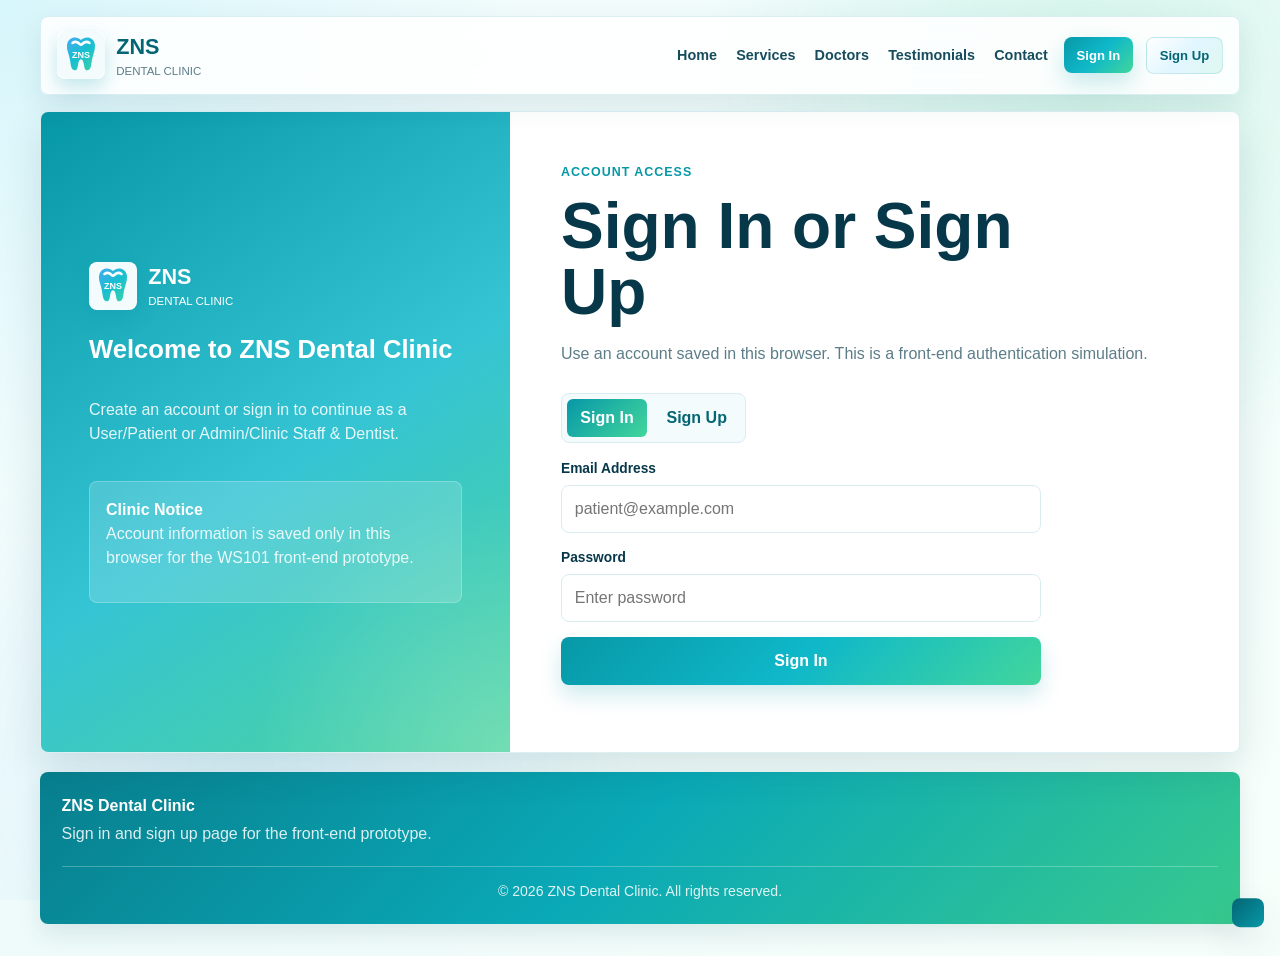
==== admin-dashboard.html @ c55d8cc0 "Initial commit" ====
<!DOCTYPE html>
<html lang="en">
<head>
  <meta charset="UTF-8" />
  <meta name="viewport" content="width=device-width, initial-scale=1.0" />
  <title>Admin Dashboard | ZNS Dental Clinic</title>
  <link rel="stylesheet" href="css/shared.css" />
  <link rel="stylesheet" href="css/admin-dashboard.css" />
</head>
<body>
  <main>
    <section class="page app-page active">
      <aside class="sidebar">
        <div class="brand brand-light">
          <img class="brand-mark" src="assets/logo.svg" alt="" />
          <span>
            <strong>ZNS</strong>
            <small>Dental Clinic</small>
          </span>
        </div>
        <div class="profile-chip">
          <img class="profile-chip-photo" src="assets/patient-avatar.svg" alt="Profile picture" />
          <div>
            <strong>Admin</strong>
            <small>Admin / Clinic Staff & Dentist</small>
          </div>
        </div>
        <nav class="side-nav" aria-label="Admin navigation">
          <button class="active" type="button" data-admin-view="dashboard"><span class="nav-icon">D</span>Dashboard</button>
          <button type="button" data-admin-view="appointments"><span class="nav-icon">A</span>Appointments</button>
          <button type="button" data-admin-view="patients"><span class="nav-icon">P</span>Patients</button>
          <button type="button" data-admin-view="dentists"><span class="nav-icon">DR</span>Dentists</button>
          <button type="button" data-admin-view="services"><span class="nav-icon">SV</span>Services</button>
          <button type="button" data-admin-view="reports"><span class="nav-icon">RP</span>Reports</button>
          <button type="button" data-admin-view="settings"><span class="nav-icon">S</span>Settings</button>
          <button type="button" data-logout><span class="nav-icon">X</span>Log Out</button>
        </nav>
      </aside>

      <section class="app-content">
        <div class="mobile-appbar">
          <button class="menu-toggle app-menu-toggle" type="button" aria-label="Open sidebar">
            <span></span><span></span><span></span>
          </button>
          <strong>Admin Dashboard</strong>
        </div>

        <div class="admin-view active" data-admin-panel="dashboard">
          <section class="page-title">
            <span class="eyebrow">Admin</span>
            <h1>Clinic Staff & Dentist Dashboard</h1>
            <p>Overview of appointment requests, patient records, and dentist schedule.</p>
          </section>
          <div class="stat-grid">
            <article class="stat-card"><strong id="admin-request-count">0</strong><span>Appointment Requests</span></article>
            <article class="stat-card"><strong id="admin-patient-count">0</strong><span>Total Patients</span></article>
            <article class="stat-card"><strong>3</strong><span>Dentists on Duty</span></article>
            <article class="stat-card"><strong>6</strong><span>Services Offered</span></article>
          </div>
          <article class="panel">
            <div class="panel-header admin-tools">
              <h2>Appointment Requests</h2>
              <input class="search-input" id="admin-search" type="search" placeholder="Search patient or service..." />
              <select id="admin-status-filter">
                <option value="all">All Status</option>
                <option value="Pending">Pending</option>
                <option value="Confirmed">Confirmed</option>
                <option value="Completed">Completed</option>
                <option value="Cancelled">Cancelled</option>
              </select>
            </div>
            <div class="table-wrap">
              <table>
                <thead><tr><th>Patient</th><th>Service</th><th>Date & Time</th><th>Dentist</th><th>Status</th><th>Action</th></tr></thead>
                <tbody id="admin-table"></tbody>
              </table>
            </div>
          </article>
        </div>

        <div class="admin-view" data-admin-panel="appointments">
          <section class="page-title"><span class="eyebrow">Appointments</span><h1>Manage Appointment Requests</h1><p>Search, filter, confirm, complete, or cancel local appointment records.</p></section>
          <article class="panel">
            <div class="panel-header admin-tools">
              <h2>All Appointment Records</h2>
              <input class="search-input" id="admin-appointments-search" type="search" placeholder="Search appointments..." />
              <select id="admin-appointments-status">
                <option value="all">All Status</option>
                <option value="Pending">Pending</option>
                <option value="Confirmed">Confirmed</option>
                <option value="Completed">Completed</option>
                <option value="Cancelled">Cancelled</option>
              </select>
            </div>
            <div class="table-wrap">
              <table>
                <thead><tr><th>Patient</th><th>Service</th><th>Date & Time</th><th>Dentist</th><th>Status</th><th>Action</th></tr></thead>
                <tbody id="admin-appointments-table"></tbody>
              </table>
            </div>
          </article>
        </div>

        <div class="admin-view" data-admin-panel="patients">
          <section class="page-title"><span class="eyebrow">Patients</span><h1>Patient Records</h1><p>Simple patient list generated from locally stored appointment requests.</p></section>
          <div class="record-grid" id="admin-patient-list"></div>
        </div>

        <div class="admin-view" data-admin-panel="dentists">
          <section class="page-title"><span class="eyebrow">Dentists</span><h1>Dentist Availability</h1><p>Static schedule for the front-end prototype.</p></section>
          <div class="doctor-grid compact-doctor-grid">
            <article class="doctor-card"><div class="avatar">PS</div><h3>Dra. Paula Glenn Z. Salamante</h3><p>General Dentist</p><small>Mon, Wed, Fri - 8:00 AM to 5:00 PM</small></article>
            <article class="doctor-card"><div class="avatar">MS</div><h3>Dr. Michael D. Santos</h3><p>Orthodontist</p><small>Tue, Thu - 9:00 AM to 4:00 PM</small></article>
            <article class="doctor-card"><div class="avatar">AR</div><h3>Dr. Andrea M. Reyes</h3><p>General Dentist</p><small>Saturday - 8:30 AM to 3:30 PM</small></article>
          </div>
        </div>

        <div class="admin-view" data-admin-panel="services">
          <section class="page-title"><span class="eyebrow">Services</span><h1>Clinic Services</h1><p>Service cards use the cyan, blue, and green gradient style.</p></section>
          <div class="service-grid" id="admin-service-grid"></div>
        </div>

        <div class="admin-view" data-admin-panel="reports">
          <section class="page-title"><span class="eyebrow">Reports</span><h1>LocalStorage Report</h1><p>A simple front-end report based on browser-stored appointment records.</p></section>
          <div class="content-grid two-col">
            <article class="panel" id="admin-report-summary"></article>
            <article class="panel"><h2>Prototype Limitations</h2><p>This report is generated using JavaScript only. Real clinic reporting requires backend storage, authentication, and secure database access.</p></article>
          </div>
        </div>

        <div class="admin-view" data-admin-panel="settings">
          <section class="page-title"><span class="eyebrow">Admin Settings</span><h1>Account Information</h1><p>View the current simulated admin profile stored in the browser.</p></section>
          <article class="panel profile-summary" id="admin-profile-summary"></article>
        </div>

        <footer class="site-footer compact-footer app-footer">
          <div>
            <strong>ZNS Dental Clinic</strong>
            <p>Admin appointment management prototype.</p>
          </div>
          <div class="footer-bottom">&copy; 2026 ZNS Dental Clinic.</div>
        </footer>
      </section>
    </section>
  </main>

  <div class="toast" id="toast" role="status" aria-live="polite"></div>
  <script src="js/shared.js"></script>
  <script src="js/admin-dashboard.js"></script>
</body>
</html>
---- css/shared.css ----
:root {
  --ink: #07384a;
  --muted: #5c7d88;
  --line: #d9edf1;
  --white: #ffffff;
  --soft: #f4fbfc;
  --cyan: #41d5e8;
  --blue: #4ca8f5;
  --green: #42d69c;
  --teal: #0798a7;
  --teal-dark: #046574;
  --mint: #dff8ef;
  --sky: #e1f6ff;
  --shadow: 0 16px 38px rgba(7, 56, 74, 0.12);
  --radius: 8px;
  --ease: 180ms ease;
  --sidebar-width: 18.5rem;
}

* {
  box-sizing: border-box;
}

html {
  scroll-behavior: smooth;
}

body {
  min-height: 100vh;
  margin: 0;
  color: var(--ink);
  background:
    radial-gradient(circle at top left, rgba(65, 213, 232, 0.18), transparent 34rem),
    linear-gradient(135deg, #f8fdff 0%, #eefbfa 45%, #f7fffb 100%);
  font-family: Arial, Helvetica, sans-serif;
  line-height: 1.5;
}

body::before {
  content: "";
  position: fixed;
  inset: 0;
  z-index: -1;
  background:
    radial-gradient(circle at 85% 10%, rgba(66, 214, 156, 0.16), transparent 24rem),
    radial-gradient(circle at 20% 85%, rgba(76, 168, 245, 0.12), transparent 24rem);
  pointer-events: none;
}

button,
input,
select,
textarea {
  font: inherit;
}

button {
  cursor: pointer;
}

a {
  color: inherit;
  text-decoration: none;
}

.topbar {
  position: sticky;
  top: 0;
  z-index: 20;
  display: flex;
  align-items: center;
  justify-content: space-between;
  gap: 1rem;
  width: min(1200px, calc(100% - 2rem));
  margin: 1rem auto;
  padding: 0.85rem 1rem;
  background: rgba(255, 255, 255, 0.88);
  border: 1px solid rgba(7, 152, 167, 0.14);
  border-radius: var(--radius);
  box-shadow: 0 10px 28px rgba(7, 56, 74, 0.09);
  backdrop-filter: blur(14px);
  transition: transform var(--ease), padding var(--ease), background var(--ease), box-shadow var(--ease);
}

.topbar.is-scrolled {
  padding: 0.65rem 0.9rem;
  background: rgba(255, 255, 255, 0.96);
  box-shadow: 0 16px 36px rgba(7, 56, 74, 0.14);
}

.topbar.scroll-down {
  transform: translateY(-0.45rem);
}

.topbar.scroll-up {
  transform: translateY(0);
}

.brand {
  display: inline-flex;
  align-items: center;
  gap: 0.7rem;
  min-width: max-content;
}

.brand-mark {
  display: grid;
  place-items: center;
  width: 3rem;
  height: 3rem;
  color: var(--white);
  background: var(--white);
  border-radius: var(--radius);
  font-weight: 800;
  box-shadow: 0 8px 18px rgba(7, 152, 167, 0.24);
  transition: transform var(--ease), box-shadow var(--ease);
  object-fit: cover;
}

.brand:hover .brand-mark {
  transform: rotate(-4deg) scale(1.04);
  box-shadow: 0 12px 26px rgba(7, 152, 167, 0.28);
}

.brand strong {
  display: block;
  color: var(--teal-dark);
  font-size: 1.35rem;
  letter-spacing: 0;
}

.brand small {
  display: block;
  color: var(--muted);
  font-size: 0.72rem;
  text-transform: uppercase;
}

.brand-light strong,
.brand-light small {
  color: var(--white);
}

.main-nav {
  display: flex;
  align-items: center;
  gap: clamp(0.4rem, 1vw, 1rem);
}

.main-nav a {
  position: relative;
  padding: 0.55rem 0.2rem;
  color: #174c5d;
  font-size: 0.9rem;
  font-weight: 700;
}

.main-nav a:hover {
  color: var(--teal);
}

.main-nav a::after {
  content: "";
  position: absolute;
  right: 0.1rem;
  bottom: 0.25rem;
  left: 0.1rem;
  height: 2px;
  background: linear-gradient(90deg, var(--cyan), var(--green));
  border-radius: 999px;
  transform: scaleX(0);
  transform-origin: left;
  transition: transform var(--ease);
}

.main-nav a:hover::after {
  transform: scaleX(1);
}

.btn {
  position: relative;
  display: inline-flex;
  align-items: center;
  justify-content: center;
  gap: 0.45rem;
  min-height: 2.75rem;
  padding: 0.75rem 1.1rem;
  color: var(--white);
  background: linear-gradient(135deg, var(--teal), #0fb8c9, var(--green));
  border: 0;
  border-radius: var(--radius);
  box-shadow: 0 10px 22px rgba(7, 152, 167, 0.2);
  font-weight: 800;
  overflow: hidden;
  isolation: isolate;
  transition: transform var(--ease), filter var(--ease), box-shadow var(--ease), border-color var(--ease);
}

.btn::before {
  content: "";
  position: absolute;
  inset: 0;
  z-index: -1;
  background: linear-gradient(120deg, transparent 0 20%, rgba(255, 255, 255, 0.32) 40%, transparent 62% 100%);
  transform: translateX(-110%);
  transition: transform 420ms ease;
}

.btn:hover {
  filter: brightness(1.02);
  transform: translateY(-2px);
  box-shadow: 0 14px 28px rgba(7, 152, 167, 0.25);
}

.btn:hover::before {
  transform: translateX(110%);
}

.btn:active {
  transform: translateY(0);
}

.btn:focus-visible,
.service-action:focus-visible,
.quick-grid button:focus-visible,
.side-nav button:focus-visible,
.row-actions button:focus-visible {
  outline: 3px solid rgba(65, 213, 232, 0.45);
  outline-offset: 3px;
}

.btn:disabled,
button:disabled {
  cursor: not-allowed;
  filter: grayscale(0.25);
  opacity: 0.65;
  transform: none;
  box-shadow: none;
}

.btn-small {
  min-height: 2.25rem;
  padding: 0.5rem 0.8rem;
  font-size: 0.82rem;
}

.btn-soft {
  color: var(--teal-dark);
  background: linear-gradient(135deg, #ffffff, var(--sky), var(--mint));
  border: 1px solid rgba(7, 152, 167, 0.18);
  box-shadow: none;
}

.btn-danger {
  background: linear-gradient(135deg, #0f7b8b, #0b5664);
}

.menu-toggle {
  display: none;
  width: 2.65rem;
  height: 2.65rem;
  padding: 0.55rem;
  background: var(--white);
  border: 1px solid var(--line);
  border-radius: var(--radius);
}

.menu-toggle span {
  display: block;
  height: 2px;
  margin: 5px 0;
  background: var(--teal-dark);
  border-radius: 999px;
}

.page {
  display: none;
  width: min(1200px, calc(100% - 2rem));
  margin: 0 auto 2rem;
}

.page.active {
  display: block;
}

main {
  min-height: calc(100vh - 6rem);
}

.hero {
  display: grid;
  grid-template-columns: minmax(0, 1fr) minmax(22rem, 0.9fr);
  min-height: 34rem;
  overflow: hidden;
  background: linear-gradient(135deg, rgba(255, 255, 255, 0.94), rgba(225, 246, 255, 0.92) 48%, rgba(223, 248, 239, 0.86));
  border: 1px solid rgba(7, 152, 167, 0.13);
  border-radius: var(--radius);
  box-shadow: var(--shadow);
  animation: fadeUp 520ms ease both;
}

.hero-copy {
  display: flex;
  flex-direction: column;
  justify-content: center;
  align-items: flex-start;
  padding: clamp(2rem, 5vw, 4.5rem);
}

.eyebrow {
  display: inline-flex;
  margin-bottom: 0.75rem;
  color: var(--teal);
  font-size: 0.78rem;
  font-weight: 900;
  letter-spacing: 0.08em;
  text-transform: uppercase;
}

h1,
h2,
h3,
p {
  margin-top: 0;
}

h1 {
  max-width: 13ch;
  margin-bottom: 1rem;
  font-size: clamp(2.2rem, 5vw, 4.5rem);
  line-height: 1.03;
  letter-spacing: 0;
}

h2 {
  margin-bottom: 0.65rem;
  font-size: clamp(1.35rem, 2vw, 2rem);
  letter-spacing: 0;
}

h3 {
  margin-bottom: 0.35rem;
  font-size: 1rem;
}

p {
  color: var(--muted);
}

.hero-copy p {
  max-width: 38rem;
  font-size: 1.05rem;
}

.hero-visual {
  position: relative;
  min-height: 28rem;
  background:
    linear-gradient(145deg, rgba(65, 213, 232, 0.1), rgba(66, 214, 156, 0.1)),
    linear-gradient(180deg, rgba(255, 255, 255, 0.62), transparent);
}

.hero-visual::before {
  content: "";
  position: absolute;
  inset: 12% 8%;
  border-radius: 50%;
  background: linear-gradient(135deg, rgba(76, 168, 245, 0.2), rgba(66, 214, 156, 0.22));
  filter: blur(2px);
}

.clinic-card {
  position: absolute;
  inset: 13% 8% 10% 4%;
  display: grid;
  place-items: center;
  overflow: hidden;
  background:
    linear-gradient(90deg, rgba(255, 255, 255, 0.86) 0 62%, rgba(223, 248, 239, 0.7)),
    repeating-linear-gradient(90deg, rgba(7, 152, 167, 0.08) 0 1px, transparent 1px 4rem);
  border: 1px solid rgba(7, 152, 167, 0.13);
  border-radius: var(--radius);
  box-shadow: 0 20px 40px rgba(7, 56, 74, 0.12);
  animation: softFloat 4.5s ease-in-out infinite;
}

.chair {
  position: absolute;
  right: 16%;
  bottom: 24%;
  width: 12rem;
  height: 7rem;
  background: linear-gradient(135deg, #a9f4ff, var(--teal));
  border-radius: 5rem 5rem 1rem 1rem;
  box-shadow: inset -20px -16px 0 rgba(4, 101, 116, 0.16);
}

.chair::before {
  content: "";
  position: absolute;
  left: -4rem;
  top: 3rem;
  width: 9rem;
  height: 3rem;
  background: linear-gradient(135deg, #e7fbff, #6ee5ef);
  border-radius: 2rem;
  transform: rotate(-18deg);
}

.lamp {
  position: absolute;
  top: 16%;
  right: 22%;
  width: 0.45rem;
  height: 9rem;
  background: #bdebf1;
  transform: rotate(22deg);
}

.lamp::after {
  content: "";
  position: absolute;
  right: -2.2rem;
  bottom: -0.6rem;
  width: 4rem;
  height: 2rem;
  background: linear-gradient(135deg, var(--white), #b6f4f0);
  border-radius: 999px;
}

.tooth-mascot {
  position: absolute;
  left: 11%;
  top: 18%;
  width: 12rem;
  max-width: 38%;
  filter: drop-shadow(0 14px 22px rgba(7, 56, 74, 0.12));
}

.section {
  padding: clamp(2rem, 4vw, 3.5rem) 0;
}

.section-heading {
  max-width: 40rem;
  margin-bottom: 1.4rem;
}

.section-heading.center {
  max-width: none;
  text-align: center;
}

.section-heading span {
  color: var(--teal);
  font-size: 0.8rem;
  font-weight: 900;
  text-transform: uppercase;
}

.split-grid,
.content-grid {
  display: grid;
  gap: 1rem;
}

.split-grid {
  grid-template-columns: 0.95fr 1.05fr;
}

.info-panel,
.mini-card,
.service-card,
.doctor-card,
.testimonial-card,
.panel,
.stat-card,
.appointment-strip,
.contact-grid article,
.role-card,
.map-box {
  background: rgba(255, 255, 255, 0.94);
  border: 1px solid rgba(7, 152, 167, 0.14);
  border-radius: var(--radius);
  box-shadow: 0 10px 24px rgba(7, 56, 74, 0.07);
  transition: transform var(--ease), box-shadow var(--ease), border-color var(--ease), background var(--ease);
}

.info-panel {
  padding: 1.4rem;
}

.feature-list {
  display: grid;
  grid-template-columns: repeat(3, minmax(0, 1fr));
  gap: 1rem;
}

.mini-card {
  position: relative;
  overflow: hidden;
  padding: 1.1rem;
}

.icon {
  display: grid;
  place-items: center;
  width: 2.8rem;
  height: 2.8rem;
  margin-bottom: 0.8rem;
  color: var(--teal-dark);
  background: linear-gradient(135deg, var(--sky), var(--mint));
  border-radius: var(--radius);
  font-weight: 900;
}

.service-grid,
.doctor-grid,
.contact-grid {
  display: grid;
  grid-template-columns: repeat(3, minmax(0, 1fr));
  gap: 1rem;
}

.service-card,
.doctor-card {
  position: relative;
  overflow: hidden;
  padding: 1rem;
  text-align: center;
}

.service-image {
  display: block;
  width: 100%;
  height: 7.4rem;
  margin-bottom: 0.85rem;
  object-fit: cover;
  background: var(--soft);
  border: 1px solid rgba(7, 152, 167, 0.1);
  border-radius: var(--radius);
}

.service-card::before,
.doctor-card::before,
.mini-card::before,
.stat-card::before {
  content: "";
  position: absolute;
  inset: 0;
  background: linear-gradient(135deg, rgba(65, 213, 232, 0.14), rgba(76, 168, 245, 0.1), rgba(66, 214, 156, 0.14));
  opacity: 0;
  transition: opacity var(--ease);
  pointer-events: none;
}

.service-card:hover,
.doctor-card:hover,
.mini-card:hover,
.stat-card:hover,
.role-card:hover,
.contact-grid article:hover {
  border-color: rgba(7, 152, 167, 0.36);
  box-shadow: 0 18px 34px rgba(7, 56, 74, 0.13);
  transform: translateY(-4px);
}

.service-card:hover::before,
.doctor-card:hover::before,
.mini-card:hover::before,
.stat-card:hover::before {
  opacity: 1;
}

.service-card > *,
.doctor-card > *,
.mini-card > *,
.stat-card > * {
  position: relative;
  z-index: 1;
}

.service-symbol {
  display: grid;
  place-items: center;
  width: 3.2rem;
  height: 3.2rem;
  margin: -2.4rem auto 0.85rem;
  color: var(--teal-dark);
  background: linear-gradient(135deg, var(--sky), var(--mint));
  border-radius: var(--radius);
  font-weight: 900;
  transition: transform var(--ease), color var(--ease), background var(--ease);
}

.service-card:hover .service-symbol {
  color: var(--white);
  background: linear-gradient(135deg, var(--blue), var(--teal), var(--green));
  transform: scale(1.08) rotate(-3deg);
}

.service-action {
  position: relative;
  display: inline-flex;
  align-items: center;
  justify-content: center;
  min-height: 2.2rem;
  margin-top: 0.75rem;
  padding: 0.45rem 0.75rem;
  color: var(--teal-dark);
  background: rgba(255, 255, 255, 0.76);
  border: 1px solid rgba(7, 152, 167, 0.18);
  border-radius: var(--radius);
  font-size: 0.8rem;
  font-weight: 800;
  overflow: hidden;
  transition: color var(--ease), background var(--ease), transform var(--ease), box-shadow var(--ease);
}

.service-action:hover {
  color: var(--white);
  background: linear-gradient(135deg, var(--teal), var(--green));
  box-shadow: 0 10px 20px rgba(7, 152, 167, 0.16);
  transform: translateY(-2px);
}

.avatar {
  display: grid;
  place-items: center;
  width: 4.6rem;
  height: 4.6rem;
  margin: 0 auto 1rem;
  color: var(--white);
  background: linear-gradient(135deg, var(--blue), var(--teal), var(--green));
  border-radius: 50%;
  font-weight: 900;
}

.doctor-card small {
  color: var(--teal-dark);
  font-weight: 700;
}

.testimonial-card {
  max-width: 46rem;
  margin: 0 auto;
  padding: 1.6rem;
  text-align: center;
}

.testimonial-layout {
  display: grid;
  grid-template-columns: minmax(0, 1.35fr) minmax(20rem, 0.65fr);
  gap: 1rem;
  align-items: start;
}

.testimonial-list {
  display: grid;
  gap: 1rem;
}

.testimonial-list .testimonial-card {
  max-width: none;
  margin: 0;
}

.testimonial-form {
  display: grid;
  gap: 0.9rem;
  padding: 1.2rem;
  background: rgba(255, 255, 255, 0.94);
  border: 1px solid rgba(7, 152, 167, 0.14);
  border-radius: var(--radius);
  box-shadow: 0 10px 24px rgba(7, 56, 74, 0.07);
}

.testimonial-form.locked {
  background: linear-gradient(135deg, rgba(225, 246, 255, 0.9), rgba(255, 255, 255, 0.95));
}

.testimonial-form.locked::after {
  content: "Only logged-in User / Patient accounts can add testimonials.";
  color: var(--muted);
  font-size: 0.9rem;
  font-weight: 700;
}

.testimonial-form :disabled {
  cursor: not-allowed;
  opacity: 0.68;
}

.review-note {
  display: flex;
  align-items: center;
  justify-content: center;
  gap: 1rem;
  flex-wrap: wrap;
  margin-top: 1rem;
  padding: 1rem;
  background: linear-gradient(135deg, var(--sky), var(--mint));
  border: 1px solid rgba(7, 152, 167, 0.14);
  border-radius: var(--radius);
}

.review-note p {
  margin-bottom: 0;
}

.quote-mark {
  color: var(--teal);
  font-size: 3rem;
  font-weight: 900;
  line-height: 1;
}

.appointment-strip {
  display: flex;
  align-items: center;
  justify-content: space-between;
  gap: 1rem;
  padding: 1.2rem;
  background: linear-gradient(135deg, rgba(225, 246, 255, 0.96), rgba(223, 248, 239, 0.96));
}

.appointment-strip p {
  margin-bottom: 0;
}

.contact-grid {
  grid-template-columns: repeat(auto-fit, minmax(13rem, 1fr));
}

.contact-grid article {
  padding: 1rem;
}

.facebook-link,
.footer-social {
  display: inline-flex;
  align-items: center;
  gap: 0.55rem;
  color: var(--teal-dark);
  font-weight: 900;
}

.facebook-link img,
.footer-social img {
  width: 1.45rem;
  height: 1.45rem;
  border-radius: 6px;
}

.site-footer .footer-social {
  color: var(--white);
}

.site-footer {
  display: grid;
  grid-template-columns: 1.4fr 1fr 1fr;
  gap: 1rem;
  margin-top: 1.2rem;
  padding: 1.35rem;
  color: var(--white);
  background: linear-gradient(135deg, #087f8e 0%, #0aa9b7 48%, #37c98e 100%);
  border-radius: var(--radius);
  box-shadow: 0 10px 24px rgba(7, 56, 74, 0.1);
}

.site-footer p,
.site-footer a {
  display: block;
  margin: 0.25rem 0;
  color: rgba(255, 255, 255, 0.86);
}

.footer-bottom {
  grid-column: 1 / -1;
  padding-top: 0.9rem;
  border-top: 1px solid rgba(255, 255, 255, 0.26);
  color: rgba(255, 255, 255, 0.86);
  font-size: 0.88rem;
  text-align: center;
}

.compact-footer {
  grid-template-columns: 1fr;
}

.auth-shell {
  display: grid;
  grid-template-columns: 0.9fr 1.4fr;
  min-height: 38rem;
  overflow: hidden;
  background: var(--white);
  border: 1px solid rgba(7, 152, 167, 0.14);
  border-radius: var(--radius);
  box-shadow: var(--shadow);
}

.auth-welcome {
  display: flex;
  flex-direction: column;
  justify-content: center;
  gap: 1.2rem;
  padding: clamp(1.5rem, 4vw, 3rem);
  color: var(--white);
  background:
    radial-gradient(circle at bottom right, rgba(255, 255, 255, 0.22), transparent 16rem),
    linear-gradient(145deg, #0697a6, #35c4d4 54%, #4bd49d);
}

.auth-welcome p {
  color: rgba(255, 255, 255, 0.88);
}

.safe-card {
  padding: 1rem;
  background: rgba(255, 255, 255, 0.16);
  border: 1px solid rgba(255, 255, 255, 0.22);
  border-radius: var(--radius);
}

.auth-panel {
  display: flex;
  flex-direction: column;
  justify-content: center;
  padding: clamp(1.5rem, 4vw, 4rem);
}

.auth-tabs {
  display: inline-flex;
  align-self: flex-start;
  gap: 0.35rem;
  margin: 0.7rem 0 1rem;
  padding: 0.3rem;
  background: var(--soft);
  border: 1px solid var(--line);
  border-radius: var(--radius);
}

.auth-tabs button {
  min-height: 2.35rem;
  padding: 0.45rem 0.85rem;
  color: var(--teal-dark);
  background: transparent;
  border: 0;
  border-radius: calc(var(--radius) - 2px);
  font-weight: 900;
}

.auth-tabs button.active {
  color: var(--white);
  background: linear-gradient(135deg, var(--teal), var(--green));
}

.auth-form {
  display: none;
  gap: 0.9rem;
  max-width: 42rem;
  margin-bottom: 1rem;
}

.auth-form.active {
  display: grid;
  grid-template-columns: repeat(2, minmax(0, 1fr));
}

#login-form.active {
  grid-template-columns: 1fr;
  max-width: 30rem;
}

.role-grid {
  display: grid;
  gap: 1rem;
  max-width: 36rem;
  margin-top: 1.3rem;
}

.role-card {
  display: grid;
  grid-template-columns: auto 1fr;
  align-items: center;
  gap: 1rem;
  width: 100%;
  padding: 1.2rem;
  color: var(--ink);
  text-align: left;
}

.role-card:hover {
  border-color: rgba(7, 152, 167, 0.4);
  transform: translateY(-2px);
}

.role-icon {
  display: grid;
  place-items: center;
  width: 4rem;
  height: 4rem;
  color: var(--white);
  background: linear-gradient(135deg, var(--blue), var(--teal), var(--green));
  border-radius: 50%;
  font-weight: 900;
}

.role-card small {
  display: block;
  color: var(--muted);
}

.app-page.active {
  display: block;
  width: 100%;
  margin: 0;
}

.sidebar {
  position: fixed;
  top: 0;
  bottom: 0;
  left: 0;
  z-index: 30;
  width: var(--sidebar-width);
  min-height: 100vh;
  max-height: 100vh;
  padding: 1.15rem;
  color: var(--white);
  background: linear-gradient(180deg, #087f8e, #0aa8b8 58%, #38c98f);
  border-radius: 0;
  box-shadow: var(--shadow);
  overflow-y: auto;
}

.sidebar::before {
  content: "";
  position: absolute;
  inset: 0;
  background:
    radial-gradient(circle at 20% 5%, rgba(255, 255, 255, 0.18), transparent 10rem),
    linear-gradient(180deg, transparent, rgba(4, 101, 116, 0.18));
  pointer-events: none;
}

.sidebar > * {
  position: relative;
  z-index: 1;
}

.profile-chip {
  display: flex;
  align-items: center;
  gap: 0.7rem;
  margin: 1.2rem 0;
  padding: 0.85rem;
  background: rgba(255, 255, 255, 0.15);
  border: 1px solid rgba(255, 255, 255, 0.18);
  border-radius: var(--radius);
}

.profile-chip > span {
  display: grid;
  place-items: center;
  width: 2.4rem;
  height: 2.4rem;
  color: var(--teal-dark);
  background: var(--white);
  border-radius: 50%;
  font-weight: 900;
}

.profile-chip-photo {
  flex: 0 0 3rem;
  width: 3rem;
  height: 3rem;
  object-fit: cover;
  background: var(--white);
  border: 3px solid rgba(255, 255, 255, 0.85);
  border-radius: 50%;
}

.profile-chip small {
  color: rgba(255, 255, 255, 0.75);
}

.side-nav {
  display: grid;
  gap: 0.55rem;
}

.side-nav button {
  position: relative;
  display: flex;
  align-items: center;
  gap: 0.7rem;
  width: 100%;
  min-height: 3.15rem;
  padding: 0.8rem 0.9rem;
  color: rgba(255, 255, 255, 0.9);
  background: transparent;
  border: 0;
  border-radius: var(--radius);
  text-align: left;
  transition: color var(--ease), background var(--ease), transform var(--ease), padding var(--ease);
}

.side-nav button:hover,
.side-nav button.active {
  color: var(--teal-dark);
  background: rgba(255, 255, 255, 0.88);
}

.side-nav button:hover {
  padding-left: 1rem;
  transform: translateX(2px);
}

.side-nav button.active::before {
  content: "";
  position: absolute;
  top: 0.55rem;
  bottom: 0.55rem;
  left: 0.35rem;
  width: 3px;
  background: linear-gradient(180deg, var(--cyan), var(--green));
  border-radius: 999px;
}

.nav-icon {
  display: grid;
  place-items: center;
  flex: 0 0 2rem;
  width: 2rem;
  height: 2rem;
  color: var(--teal-dark);
  background: rgba(255, 255, 255, 0.86);
  border-radius: var(--radius);
  font-size: 0.72rem;
  font-weight: 900;
}

.side-nav button.active .nav-icon,
.side-nav button:hover .nav-icon {
  color: var(--white);
  background: linear-gradient(135deg, var(--teal), var(--green));
}

.app-content {
  min-width: 0;
  width: calc(100% - var(--sidebar-width));
  min-height: 100vh;
  margin-left: var(--sidebar-width);
  padding: 1rem;
  display: flex;
  flex-direction: column;
}

.mobile-appbar {
  display: none;
  align-items: center;
  gap: 0.75rem;
  margin-bottom: 1rem;
  padding: 0.8rem;
  background: var(--white);
  border: 1px solid rgba(7, 152, 167, 0.14);
  border-radius: var(--radius);
}

.patient-view {
  display: none;
}

.patient-view.active,
.admin-view.active {
  display: block;
  animation: fadeUp 280ms ease both;
}

.admin-view {
  display: none;
}

.dashboard-hero,
.page-title {
  margin-bottom: 1rem;
  padding: 1.4rem;
  background: linear-gradient(135deg, rgba(255, 255, 255, 0.96), rgba(225, 246, 255, 0.96), rgba(223, 248, 239, 0.9));
  border: 1px solid rgba(7, 152, 167, 0.14);
  border-radius: var(--radius);
  box-shadow: 0 10px 24px rgba(7, 56, 74, 0.07);
}

.dashboard-hero {
  display: flex;
  align-items: center;
  justify-content: space-between;
  gap: 1rem;
}

.dashboard-hero h1,
.page-title h1 {
  max-width: none;
  margin-bottom: 0.35rem;
  font-size: clamp(1.75rem, 3vw, 2.6rem);
}

.smile-card {
  display: grid;
  place-items: center;
  min-width: 10rem;
  min-height: 6rem;
  color: var(--teal-dark);
  background: rgba(255, 255, 255, 0.78);
  border: 1px solid rgba(7, 152, 167, 0.12);
  border-radius: var(--radius);
  font-weight: 900;
}

.stat-grid {
  display: grid;
  grid-template-columns: repeat(4, minmax(0, 1fr));
  gap: 1rem;
  margin-bottom: 1rem;
}

.patient-view .stat-grid {
  grid-template-columns: repeat(3, minmax(0, 1fr));
}

.stat-card {
  position: relative;
  overflow: hidden;
  padding: 1.1rem;
}

.stat-card strong {
  display: block;
  color: var(--teal);
  font-size: 2rem;
  line-height: 1;
}

.stat-card span {
  color: var(--muted);
  font-size: 0.9rem;
}

.two-col {
  grid-template-columns: repeat(2, minmax(0, 1fr));
}

.wide-left {
  grid-template-columns: minmax(0, 1.25fr) minmax(18rem, 0.75fr);
}

.panel {
  padding: 1.15rem;
}

.panel-header {
  display: flex;
  align-items: center;
  justify-content: space-between;
  gap: 1rem;
  margin-bottom: 1rem;
}

.panel-header h2,
.panel h2 {
  margin-bottom: 0;
  font-size: 1.15rem;
}

.quick-grid {
  display: grid;
  grid-template-columns: repeat(2, minmax(0, 1fr));
  gap: 0.8rem;
}

.quick-grid button {
  min-height: 4rem;
  color: var(--teal-dark);
  background: linear-gradient(135deg, var(--sky), var(--white));
  border: 1px solid rgba(7, 152, 167, 0.18);
  border-radius: var(--radius);
  font-weight: 800;
  box-shadow: 0 8px 16px rgba(7, 56, 74, 0.05);
  transition: transform var(--ease), box-shadow var(--ease), border-color var(--ease), background var(--ease), color var(--ease);
}

.quick-grid button:hover {
  color: var(--white);
  background: linear-gradient(135deg, var(--teal), #0fb8c9, var(--green));
  border-color: rgba(7, 152, 167, 0.34);
  box-shadow: 0 10px 20px rgba(7, 56, 74, 0.1);
  transform: translateY(-2px);
}

.reminder {
  margin-top: 1rem;
  padding: 1rem;
  background: linear-gradient(135deg, var(--mint), var(--sky));
  border: 1px solid rgba(7, 152, 167, 0.14);
  border-radius: var(--radius);
}

.reminder p {
  margin-bottom: 0;
}

.empty-state {
  padding: 1rem;
  color: var(--muted);
  background: var(--soft);
  border: 1px dashed rgba(7, 152, 167, 0.28);
  border-radius: var(--radius);
}

.form-panel {
  display: grid;
  grid-template-columns: repeat(2, minmax(0, 1fr));
  gap: 0.9rem;
}

.form-row {
  display: grid;
  gap: 0.35rem;
}

.form-row.full,
.form-actions.full {
  grid-column: 1 / -1;
}

label {
  color: var(--ink);
  font-size: 0.86rem;
  font-weight: 800;
}

input,
select,
textarea {
  width: 100%;
  min-height: 2.7rem;
  padding: 0.7rem 0.8rem;
  color: var(--ink);
  background: var(--white);
  border: 1px solid var(--line);
  border-radius: var(--radius);
  outline: none;
}

textarea {
  min-height: 6rem;
  resize: vertical;
}

input:focus,
select:focus,
textarea:focus {
  border-color: var(--teal);
  box-shadow: 0 0 0 3px rgba(65, 213, 232, 0.18);
}

.form-actions {
  display: flex;
  flex-wrap: wrap;
  gap: 0.7rem;
}

.history-panel {
  margin-top: 1rem;
}

.search-input {
  max-width: 18rem;
}

.table-wrap {
  overflow-x: auto;
}

table {
  width: 100%;
  border-collapse: collapse;
  min-width: 42rem;
}

th,
td {
  padding: 0.8rem;
  border-bottom: 1px solid var(--line);
  text-align: left;
  vertical-align: top;
}

th {
  color: var(--teal-dark);
  background: #f0fbfc;
  font-size: 0.82rem;
  text-transform: uppercase;
}

td {
  color: #194c5d;
  font-size: 0.92rem;
}

.status {
  display: inline-flex;
  align-items: center;
  justify-content: center;
  min-width: 5.5rem;
  padding: 0.28rem 0.55rem;
  border-radius: 999px;
  font-size: 0.78rem;
  font-weight: 900;
}

.status.Pending {
  color: #7a5b00;
  background: #fff3c4;
}

.status.Confirmed {
  color: #056777;
  background: #cdf8ff;
}

.status.Completed {
  color: #14673a;
  background: #d8f8e7;
}

.status.Cancelled {
  color: #7a1f1f;
  background: #ffe0e0;
}

.row-actions {
  display: flex;
  flex-wrap: wrap;
  gap: 0.4rem;
}

.row-actions button {
  padding: 0.35rem 0.55rem;
  color: var(--teal-dark);
  background: var(--white);
  border: 1px solid rgba(7, 152, 167, 0.26);
  border-radius: var(--radius);
  font-size: 0.78rem;
  font-weight: 800;
  transition: transform var(--ease), background var(--ease), color var(--ease), box-shadow var(--ease);
}

.row-actions button:hover {
  color: var(--white);
  background: linear-gradient(135deg, var(--teal), var(--green));
  box-shadow: 0 8px 16px rgba(7, 152, 167, 0.14);
  transform: translateY(-1px);
}

.admin-tools {
  flex-wrap: wrap;
}

.admin-tools h2 {
  margin-right: auto;
}

.summary-ring {
  display: grid;
  place-items: center;
  width: 9rem;
  height: 9rem;
  margin: 1rem auto;
  background:
    radial-gradient(circle, var(--white) 0 52%, transparent 53%),
    conic-gradient(var(--teal) 0 45%, var(--green) 45% 75%, var(--sky) 75%);
  border-radius: 50%;
}

.summary-ring strong {
  font-size: 2rem;
  line-height: 1;
}

.summary-ring span {
  color: var(--muted);
  font-size: 0.75rem;
}

.summary-list {
  display: grid;
  gap: 0.7rem;
  padding: 0;
  list-style: none;
}

.summary-list li,
.schedule-list div {
  display: flex;
  justify-content: space-between;
  gap: 1rem;
  padding: 0.8rem;
  background: var(--soft);
  border: 1px solid var(--line);
  border-radius: var(--radius);
}

.record-grid {
  display: grid;
  grid-template-columns: repeat(2, minmax(0, 1fr));
  gap: 1rem;
}

.record-card {
  display: grid;
  grid-template-columns: auto 1fr auto;
  align-items: center;
  gap: 1rem;
  padding: 1rem;
  background: rgba(255, 255, 255, 0.94);
  border: 1px solid rgba(7, 152, 167, 0.14);
  border-radius: var(--radius);
  box-shadow: 0 10px 24px rgba(7, 56, 74, 0.07);
  transition: transform var(--ease), box-shadow var(--ease), border-color var(--ease);
}

.record-card:hover {
  border-color: rgba(7, 152, 167, 0.36);
  box-shadow: 0 18px 34px rgba(7, 56, 74, 0.13);
  transform: translateY(-3px);
}

.record-avatar {
  display: grid;
  place-items: center;
  width: 3.2rem;
  height: 3.2rem;
  color: var(--white);
  background: linear-gradient(135deg, var(--blue), var(--teal), var(--green));
  border-radius: 50%;
  font-weight: 900;
}

.record-card h3,
.record-card p {
  margin-bottom: 0.15rem;
}

.record-card small {
  color: var(--muted);
}

.record-meta {
  display: grid;
  place-items: center;
  min-width: 4.5rem;
  padding: 0.6rem;
  color: var(--teal-dark);
  background: linear-gradient(135deg, var(--sky), var(--mint));
  border-radius: var(--radius);
}

.record-meta strong {
  font-size: 1.45rem;
  line-height: 1;
}

.record-meta span {
  color: var(--muted);
  font-size: 0.75rem;
}

.profile-form {
  display: grid;
  grid-template-columns: 15rem repeat(2, minmax(0, 1fr));
  gap: 1rem;
  align-items: start;
}

.profile-photo-card {
  display: grid;
  grid-row: span 3;
  gap: 0.85rem;
  justify-items: center;
  padding: 1rem;
  background: linear-gradient(135deg, var(--sky), var(--mint));
  border: 1px solid rgba(7, 152, 167, 0.14);
  border-radius: var(--radius);
}

.profile-photo-card img,
.profile-summary-grid img {
  width: 8.5rem;
  height: 8.5rem;
  object-fit: cover;
  border: 4px solid var(--white);
  border-radius: 50%;
  box-shadow: 0 12px 24px rgba(7, 56, 74, 0.12);
}

.profile-photo-card input[type="file"] {
  position: absolute;
  width: 1px;
  height: 1px;
  opacity: 0;
  pointer-events: none;
}

.profile-summary-grid {
  display: grid;
  grid-template-columns: auto 1fr;
  gap: 1.2rem;
  align-items: center;
}

.profile-summary-grid p {
  margin-bottom: 0.35rem;
}

.report-list {
  margin-bottom: 0;
}

.compact-doctor-grid {
  margin-bottom: 1rem;
}

.schedule-list {
  display: grid;
  gap: 0.8rem;
  margin-top: 1rem;
}

.schedule-list span {
  color: #14673a;
  background: #d8f8e7;
  border-radius: 999px;
  padding: 0.25rem 0.55rem;
  font-size: 0.78rem;
  font-weight: 900;
}

.map-box {
  min-height: 24rem;
  overflow: hidden;
  background:
    linear-gradient(135deg, rgba(225, 246, 255, 0.82), rgba(223, 248, 239, 0.82)),
    repeating-linear-gradient(45deg, rgba(7, 152, 167, 0.08) 0 1px, transparent 1px 20px);
}

.location-actions {
  display: flex;
  flex-wrap: wrap;
  gap: 0.7rem;
  margin: 1rem 0;
}

.map-box iframe {
  display: block;
  width: 100%;
  height: 24rem;
  border: 0;
}

.toast {
  position: fixed;
  right: 1rem;
  bottom: 1rem;
  z-index: 50;
  max-width: 22rem;
  padding: 0.9rem 1rem;
  color: var(--white);
  background: linear-gradient(135deg, var(--teal-dark), var(--teal));
  border-radius: var(--radius);
  box-shadow: var(--shadow);
  transform: translateY(150%);
  transition: transform 0.25s ease;
}

.toast.show {
  transform: translateY(0);
}

.app-footer {
  margin-top: auto;
}

.confirmation-card {
  display: grid;
  gap: 0.55rem;
}

.confirmation-card strong {
  color: var(--teal-dark);
}

.reveal {
  opacity: 0;
  transform: translateY(18px) scale(0.985);
}

.reveal.is-visible {
  opacity: 1;
  transform: translateY(0) scale(1);
  transition: opacity 560ms ease, transform 560ms ease;
}

@keyframes fadeUp {
  from {
    opacity: 0;
    transform: translateY(14px);
  }
  to {
    opacity: 1;
    transform: translateY(0);
  }
}

@keyframes softFloat {
  0%,
  100% {
    transform: translateY(0);
  }
  50% {
    transform: translateY(-8px);
  }
}

@media (prefers-reduced-motion: reduce) {
  *,
  *::before,
  *::after {
    animation-duration: 1ms !important;
    scroll-behavior: auto !important;
    transition-duration: 1ms !important;
  }
}

@media (max-width: 980px) {
  .menu-toggle {
    display: block;
  }

  .main-nav {
    position: absolute;
    top: calc(100% + 0.5rem);
    right: 0;
    left: 0;
    display: none;
    flex-direction: column;
    align-items: stretch;
    padding: 1rem;
    background: var(--white);
    border: 1px solid var(--line);
    border-radius: var(--radius);
    box-shadow: var(--shadow);
  }

  .topbar.nav-open .main-nav {
    display: flex;
  }

  .hero,
  .split-grid,
  .auth-shell,
  .testimonial-layout,
  .profile-form,
  .two-col,
  .wide-left {
    grid-template-columns: 1fr;
  }

  .hero {
    min-height: auto;
  }

  .hero-visual {
    min-height: 22rem;
  }

  .feature-list,
  .service-grid,
  .doctor-grid,
  .contact-grid,
  .stat-grid,
  .patient-view .stat-grid,
  .record-grid {
    grid-template-columns: repeat(2, minmax(0, 1fr));
  }

  .site-footer {
    grid-template-columns: 1fr;
  }

  .app-page.active {
    width: min(100% - 1rem, 1200px);
    margin: 0 auto 2rem;
  }

  .sidebar {
    position: fixed;
    inset: 0 auto 0 0;
    z-index: 40;
    width: min(19rem, 86vw);
    min-height: 100vh;
    max-height: 100vh;
    border-radius: 0;
    transform: translateX(-105%);
    transition: transform 0.25s ease;
  }

  .app-content {
    width: 100%;
    min-height: 100vh;
    margin-left: 0;
    padding: 0;
  }

  .sidebar.open {
    transform: translateX(0);
  }

  .mobile-appbar {
    display: flex;
  }
}

@media (max-width: 640px) {
  .page,
  .topbar {
    width: min(100% - 1rem, 1200px);
  }

  .topbar {
    margin: 0.5rem auto;
  }

  .hero-copy,
  .auth-panel,
  .auth-welcome {
    padding: 1.2rem;
  }

  h1 {
    font-size: 2.1rem;
  }

  .feature-list,
  .service-grid,
  .doctor-grid,
  .contact-grid,
  .stat-grid,
  .patient-view .stat-grid,
  .record-grid,
  .quick-grid,
  .auth-form.active,
  .form-panel {
    grid-template-columns: 1fr;
  }

  .profile-photo-card {
    grid-row: auto;
  }

  .profile-summary-grid {
    grid-template-columns: 1fr;
    text-align: center;
  }

  .record-card {
    grid-template-columns: auto 1fr;
  }

  .record-card .btn {
    grid-column: 1 / -1;
  }

  .appointment-strip,
  .dashboard-hero,
  .panel-header {
    align-items: stretch;
    flex-direction: column;
  }

  .search-input {
    max-width: none;
  }

  .clinic-card {
    inset: 10%;
  }

  .chair {
    right: 10%;
    width: 9rem;
  }
}

@media print {
  body * {
    visibility: hidden;
  }

  #confirmation-box,
  #confirmation-box * {
    visibility: visible;
  }

  #confirmation-box {
    position: absolute;
    top: 2rem;
    left: 2rem;
    width: calc(100% - 4rem);
  }
}
---- css/admin-dashboard.css ----
/* Admin dashboard-specific styles */
.admin-view .panel {
  animation-delay: 80ms;
}
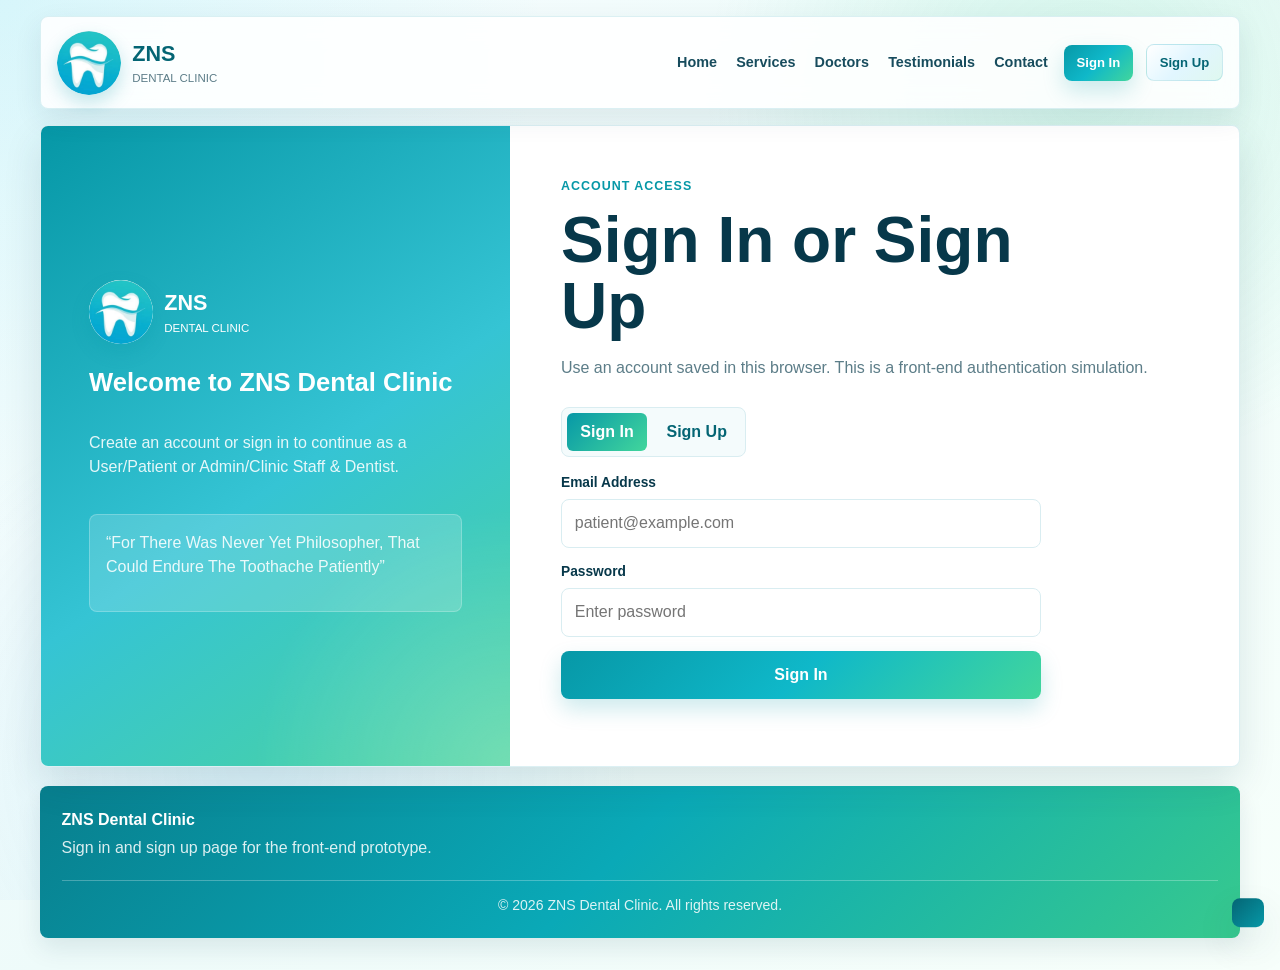
==== commit 6b48b8fb: "Initial commit (ZNS)" ====
--- a/admin-dashboard.html
+++ b/admin-dashboard.html
@@ -12,7 +12,7 @@
     <section class="page app-page active">
       <aside class="sidebar">
         <div class="brand brand-light">
-          <img class="brand-mark" src="assets/logo.svg" alt="" />
+          <img class="brand-mark" src="assets/logo.png" alt="" />
           <span>
             <strong>ZNS</strong>
             <small>Dental Clinic</small>
@@ -109,9 +109,9 @@
         <div class="admin-view" data-admin-panel="dentists">
           <section class="page-title"><span class="eyebrow">Dentists</span><h1>Dentist Availability</h1><p>Static schedule for the front-end prototype.</p></section>
           <div class="doctor-grid compact-doctor-grid">
-            <article class="doctor-card"><div class="avatar">PS</div><h3>Dra. Paula Glenn Z. Salamante</h3><p>General Dentist</p><small>Mon, Wed, Fri - 8:00 AM to 5:00 PM</small></article>
-            <article class="doctor-card"><div class="avatar">MS</div><h3>Dr. Michael D. Santos</h3><p>Orthodontist</p><small>Tue, Thu - 9:00 AM to 4:00 PM</small></article>
-            <article class="doctor-card"><div class="avatar">AR</div><h3>Dr. Andrea M. Reyes</h3><p>General Dentist</p><small>Saturday - 8:30 AM to 3:30 PM</small></article>
+            <article class="doctor-card"><div class="avatar"><img src="assets/dr_salamante.JPG" alt="Dra. Paula Glenn Z. Salamante" /></div><h3>Dra. Paula Glenn Z. Salamante</h3><p>General Dentist</p><small>Mon, Wed, Fri - 8:00 AM to 5:00 PM</small></article>
+            <article class="doctor-card"><div class="avatar"><img src="assets/ms_adele.jpg" alt="Dra. Adele" /></div><h3>Dra. Adele</h3><p>Dentist</p><small>Tue, Thu - 9:00 AM to 4:00 PM</small></article>
+            <article class="doctor-card"><div class="avatar"><img src="assets/ms_joy.jpg" alt="Dra. Joy" /></div><h3>Dra. Joy</h3><p>Dentist</p><small>Saturday - 8:30 AM to 3:30 PM</small></article>
           </div>
         </div>
 
@@ -121,7 +121,7 @@
         </div>
 
         <div class="admin-view" data-admin-panel="reports">
-          <section class="page-title"><span class="eyebrow">Reports</span><h1>LocalStorage Report</h1><p>A simple front-end report based on browser-stored appointment records.</p></section>
+          <section class="page-title"><span class="eyebrow">Reports</span><h1>Local Storage Report</h1><p>A simple front-end report based on browser-stored appointment records.</p></section>
           <div class="content-grid two-col">
             <article class="panel" id="admin-report-summary"></article>
             <article class="panel"><h2>Prototype Limitations</h2><p>This report is generated using JavaScript only. Real clinic reporting requires backend storage, authentication, and secure database access.</p></article>
--- a/css/shared.css
+++ b/css/shared.css
@@ -106,11 +106,11 @@
 .brand-mark {
   display: grid;
   place-items: center;
-  width: 3rem;
-  height: 3rem;
+  width: 4rem;
+  height: 4rem;
   color: var(--white);
   background: var(--white);
-  border-radius: var(--radius);
+  border-radius: 50%;
   font-weight: 800;
   box-shadow: 0 8px 18px rgba(7, 152, 167, 0.24);
   transition: transform var(--ease), box-shadow var(--ease);
@@ -382,6 +382,12 @@
   border-radius: var(--radius);
   box-shadow: 0 20px 40px rgba(7, 56, 74, 0.12);
   animation: softFloat 4.5s ease-in-out infinite;
+}
+
+.clinic-photo {
+  width: 100%;
+  height: 100%;
+  object-fit: cover;
 }
 
 .chair {
@@ -634,6 +640,13 @@
   background: linear-gradient(135deg, var(--blue), var(--teal), var(--green));
   border-radius: 50%;
   font-weight: 900;
+  overflow: hidden;
+}
+
+.avatar img {
+  width: 100%;
+  height: 100%;
+  object-fit: cover;
 }
 
 .doctor-card small {
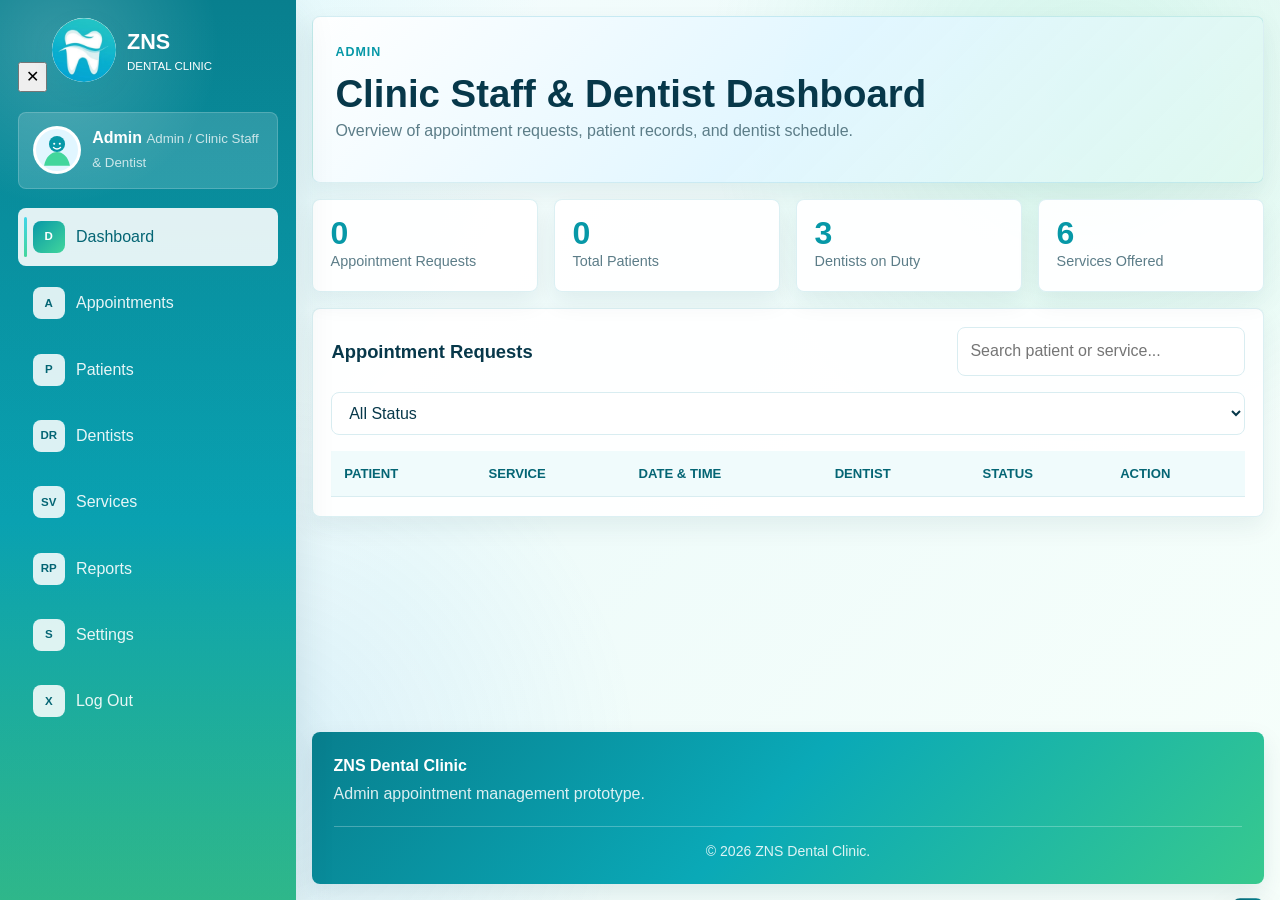
==== commit b24f97a0: "Initial commit (ZNS)" ====
--- a/admin-dashboard.html
+++ b/admin-dashboard.html
@@ -11,6 +11,7 @@
   <main>
     <section class="page app-page active">
       <aside class="sidebar">
+        <button class="sidebar-close" type="button" aria-label="Close sidebar">✕</button>
         <div class="brand brand-light">
           <img class="brand-mark" src="assets/logo.png" alt="" />
           <span>
--- a/css/shared.css
+++ b/css/shared.css
@@ -1657,6 +1657,28 @@
 }
 
 @media (max-width: 980px) {
+  .sidebar-backdrop {
+    position: fixed;
+    inset: 0;
+    background: rgba(10, 20, 25, 0.35);
+    z-index: 35; /* must be below sidebar */
+  }
+
+  .sidebar-close {
+    position: sticky;
+    top: 0;
+    margin-left: auto;
+    display: grid;
+    place-items: center;
+    width: 2.4rem;
+    height: 2.4rem;
+    border: 0;
+    border-radius: 10px;
+    color: var(--teal-dark);
+    background: rgba(255, 255, 255, 0.95);
+    font-size: 1.1rem;
+    font-weight: 900;
+  }
   .menu-toggle {
     display: block;
   }
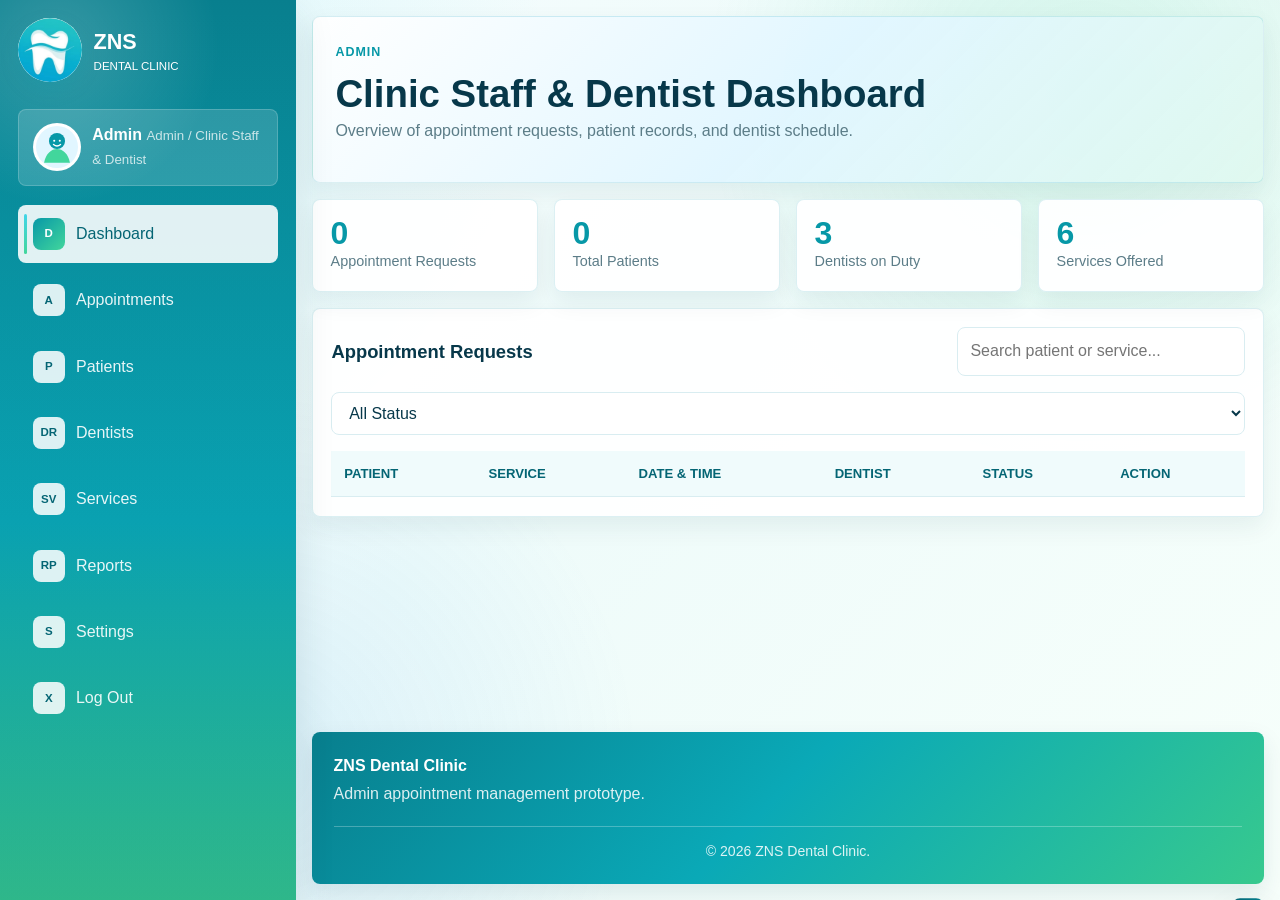
==== commit bd9c0221: "Initial commit (ZNS)" ====
--- a/admin-dashboard.html
+++ b/admin-dashboard.html
@@ -11,7 +11,6 @@
   <main>
     <section class="page app-page active">
       <aside class="sidebar">
-        <button class="sidebar-close" type="button" aria-label="Close sidebar">✕</button>
         <div class="brand brand-light">
           <img class="brand-mark" src="assets/logo.png" alt="" />
           <span>
--- a/css/shared.css
+++ b/css/shared.css
@@ -1657,6 +1657,9 @@
 }
 
 @media (max-width: 980px) {
+  .sidebar {
+    z-index: 40; /* above backdrop */
+  }
   .sidebar-backdrop {
     position: fixed;
     inset: 0;
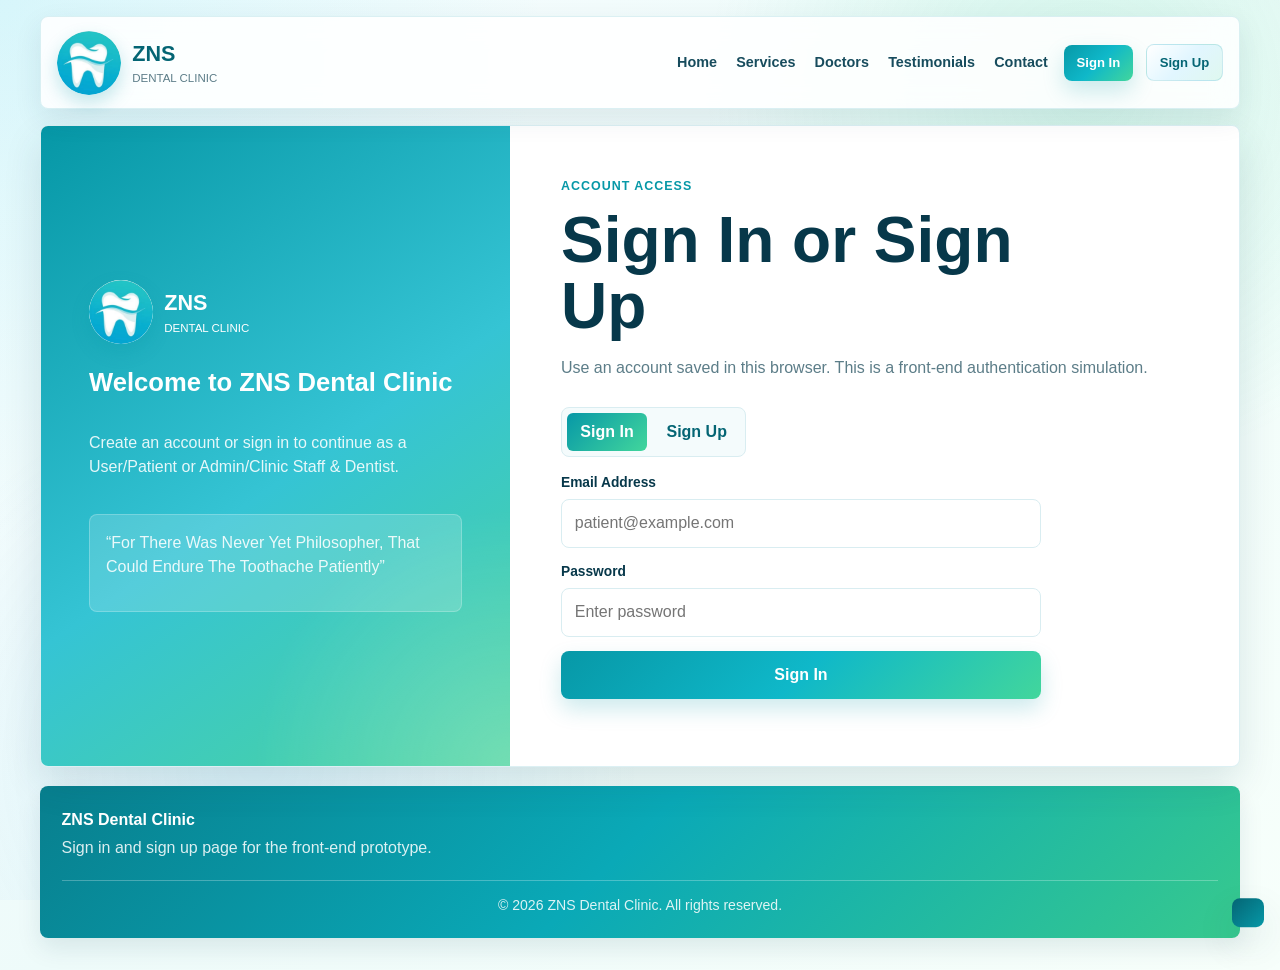
==== commit 3b6139b2: "Initial commit (ZNS)" ====
--- a/admin-dashboard.html
+++ b/admin-dashboard.html
@@ -129,8 +129,21 @@
         </div>
 
         <div class="admin-view" data-admin-panel="settings">
-          <section class="page-title"><span class="eyebrow">Admin Settings</span><h1>Account Information</h1><p>View the current simulated admin profile stored in the browser.</p></section>
-          <article class="panel profile-summary" id="admin-profile-summary"></article>
+          <section class="page-title"><span class="eyebrow">Admin Settings</span><h1>Profile Settings</h1><p>Update the admin account information saved in this browser.</p></section>
+          <form class="panel profile-form" id="admin-profile-form">
+            <div class="profile-photo-card">
+              <img id="admin-profile-preview" src="assets/patient-avatar.svg" alt="Admin profile preview" />
+              <label class="btn btn-soft btn-small" for="adminProfilePhoto">Upload Picture</label>
+              <input id="adminProfilePhoto" name="profilePhoto" type="file" accept="image/*" />
+            </div>
+            <div class="form-row"><label for="adminProfileName">Full Name</label><input id="adminProfileName" name="fullName" type="text" required /></div>
+            <div class="form-row"><label for="adminProfileEmail">Email Address</label><input id="adminProfileEmail" name="email" type="email" required /></div>
+            <div class="form-row"><label for="adminProfilePhone">Contact Number</label><input id="adminProfilePhone" name="phone" type="tel" required /></div>
+            <div class="form-row"><label for="adminProfileRole">Account Type</label><input id="adminProfileRole" name="role" type="text" readonly /></div>
+            <div class="form-actions full">
+              <button class="btn" type="submit">Save Profile</button>
+            </div>
+          </form>
         </div>
 
         <footer class="site-footer compact-footer app-footer">
--- a/css/shared.css
+++ b/css/shared.css
@@ -1052,6 +1052,9 @@
   border-radius: var(--radius);
   font-size: 0.72rem;
   font-weight: 900;
+  line-height: 1;
+  text-align: center;
+  white-space: nowrap;
 }
 
 .side-nav button.active .nav-icon,
@@ -1607,11 +1610,67 @@
 
 .confirmation-card {
   display: grid;
-  gap: 0.55rem;
+  gap: 0.85rem;
+  padding: 1rem;
+  background: linear-gradient(135deg, rgba(255, 255, 255, 0.98), rgba(225, 246, 255, 0.86));
+  border: 1px solid rgba(7, 152, 167, 0.16);
+  border-radius: var(--radius);
 }
 
 .confirmation-card strong {
   color: var(--teal-dark);
+}
+
+.confirmation-brand {
+  display: flex;
+  align-items: center;
+  gap: 0.8rem;
+  padding-bottom: 0.8rem;
+  border-bottom: 1px solid var(--line);
+}
+
+.confirmation-brand img {
+  width: 3.4rem;
+  height: 3.4rem;
+  object-fit: cover;
+  border-radius: 50%;
+}
+
+.confirmation-brand strong,
+.confirmation-brand small {
+  display: block;
+}
+
+.confirmation-brand small {
+  color: var(--muted);
+  font-weight: 800;
+}
+
+.confirmation-details {
+  display: grid;
+  gap: 0.55rem;
+}
+
+.confirmation-details span {
+  display: flex;
+  justify-content: space-between;
+  gap: 1rem;
+  padding: 0.5rem 0;
+  border-bottom: 1px solid rgba(7, 152, 167, 0.1);
+}
+
+.confirmation-details b {
+  color: var(--muted);
+}
+
+.confirmation-note {
+  margin: 0;
+  padding: 0.75rem;
+  color: var(--teal-dark);
+  background: var(--mint);
+  border-radius: var(--radius);
+  font-size: 0.9rem;
+  font-weight: 700;
 }
 
 .reveal {
@@ -1842,19 +1901,91 @@
 }
 
 @media print {
-  body * {
-    visibility: hidden;
-  }
-
-  #confirmation-box,
-  #confirmation-box * {
-    visibility: visible;
-  }
-
-  #confirmation-box {
-    position: absolute;
-    top: 2rem;
-    left: 2rem;
-    width: calc(100% - 4rem);
-  }
-}
+  @page {
+    size: Letter;
+    margin: 0.65in;
+  }
+
+  html,
+  body {
+    width: auto;
+    min-height: 0;
+    color: #07384a;
+    background: #ffffff !important;
+  }
+
+  body.printing-confirmation * {
+    visibility: hidden !important;
+    box-shadow: none !important;
+    text-shadow: none !important;
+  }
+
+  body.printing-confirmation #confirmation-box,
+  body.printing-confirmation #confirmation-box * {
+    visibility: visible !important;
+  }
+
+  body.printing-confirmation #confirmation-box {
+    position: fixed !important;
+    inset: 0 auto auto 0 !important;
+    display: grid !important;
+    width: 100% !important;
+    max-width: none !important;
+    padding: 0.35in !important;
+    color: #07384a !important;
+    background: #ffffff !important;
+    border: 2px solid #0798a7 !important;
+    border-radius: 0 !important;
+    break-inside: avoid;
+    page-break-inside: avoid;
+  }
+
+  body.printing-confirmation #confirmation-box::after {
+    content: "181 Mc Arthur Highway, Dalandanan, Valenzuela | 0932 162 7663";
+    display: block;
+    margin-top: 0.2in;
+    padding-top: 0.16in;
+    color: #5c7d88;
+    border-top: 1px solid #d9edf1;
+    font-size: 10pt;
+    text-align: center;
+  }
+
+  body.printing-confirmation .confirmation-brand {
+    border-bottom: 2px solid #d9edf1 !important;
+  }
+
+  body.printing-confirmation .confirmation-brand img {
+    width: 0.65in;
+    height: 0.65in;
+  }
+
+  body.printing-confirmation .confirmation-brand strong {
+    font-size: 18pt;
+  }
+
+  body.printing-confirmation .confirmation-brand small {
+    font-size: 10pt;
+    letter-spacing: 0;
+    text-transform: uppercase;
+  }
+
+  body.printing-confirmation .confirmation-details {
+    gap: 0;
+    margin-top: 0.12in;
+    font-size: 11pt;
+  }
+
+  body.printing-confirmation .confirmation-details span {
+    padding: 0.11in 0;
+    border-bottom: 1px solid #d9edf1 !important;
+  }
+
+  body.printing-confirmation .confirmation-note {
+    margin-top: 0.16in;
+    color: #07384a !important;
+    background: #f4fbfc !important;
+    border: 1px solid #d9edf1;
+    font-size: 10pt;
+  }
+}
